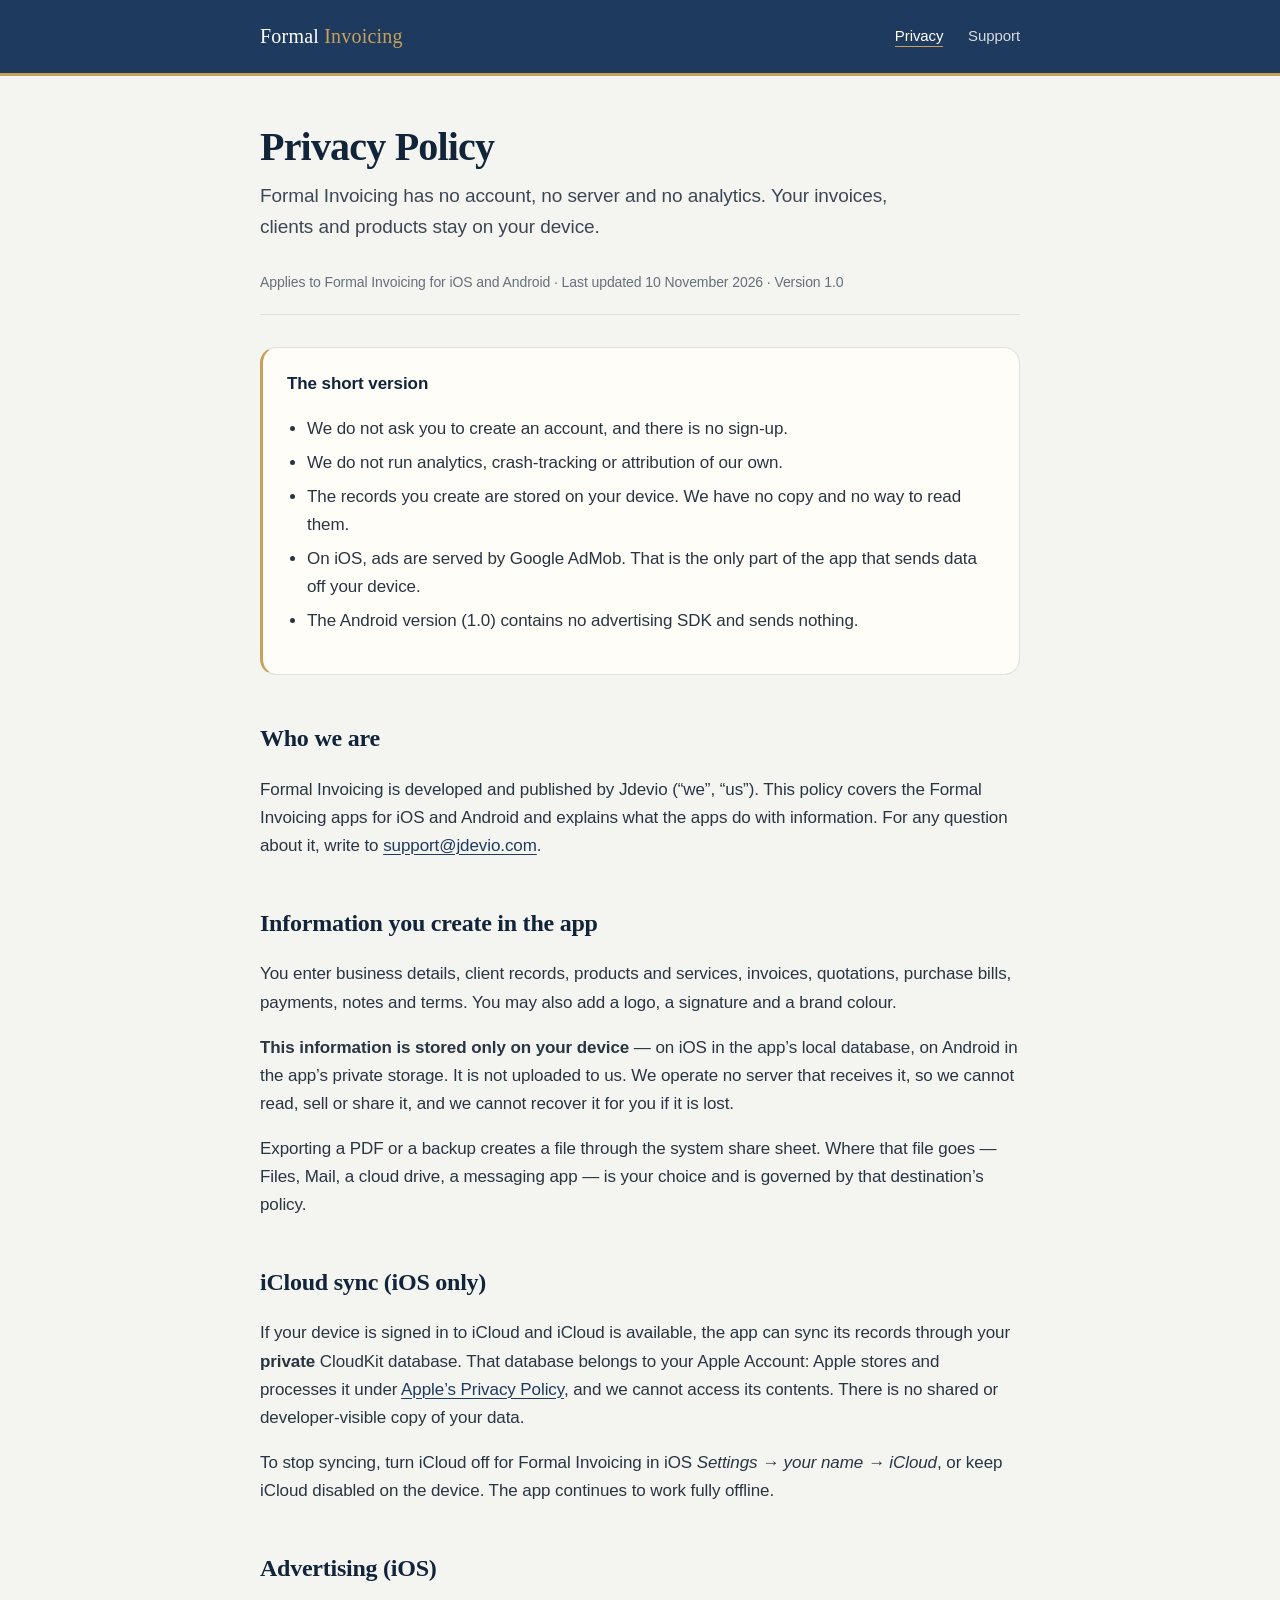
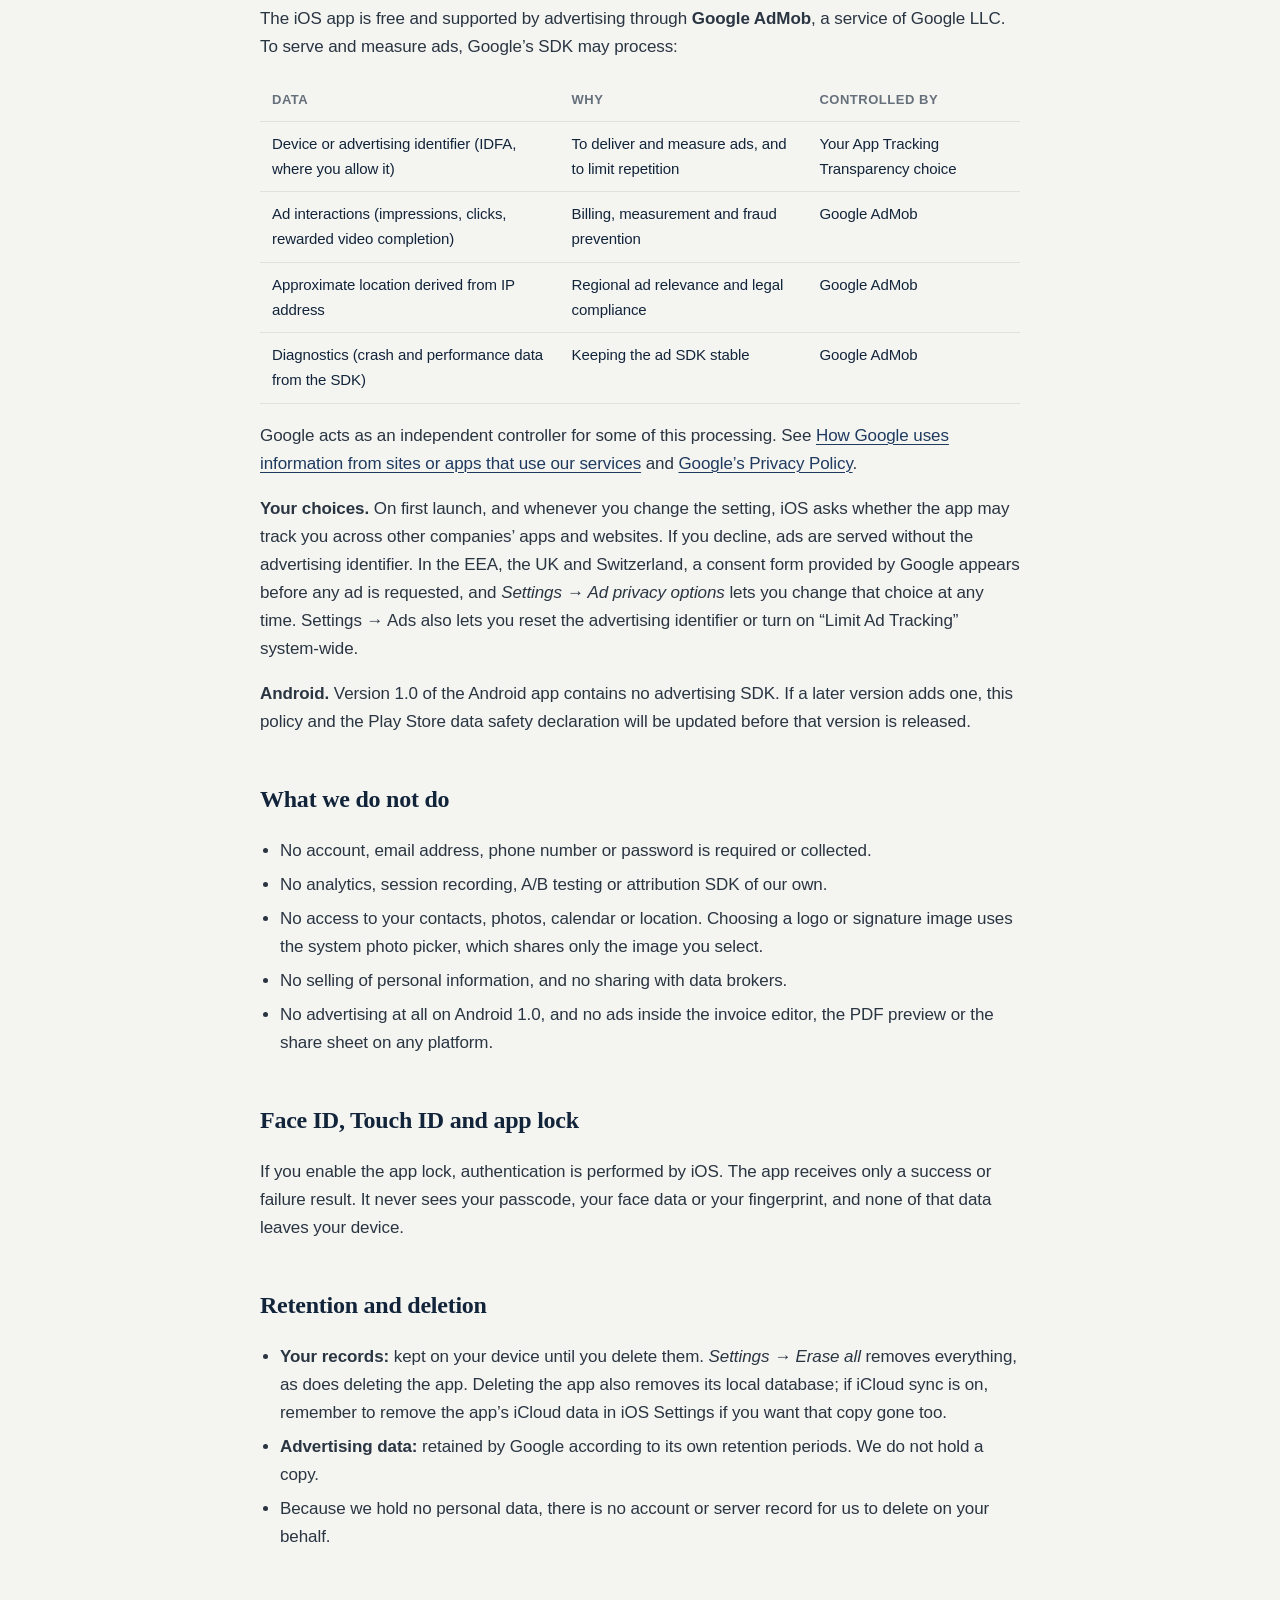
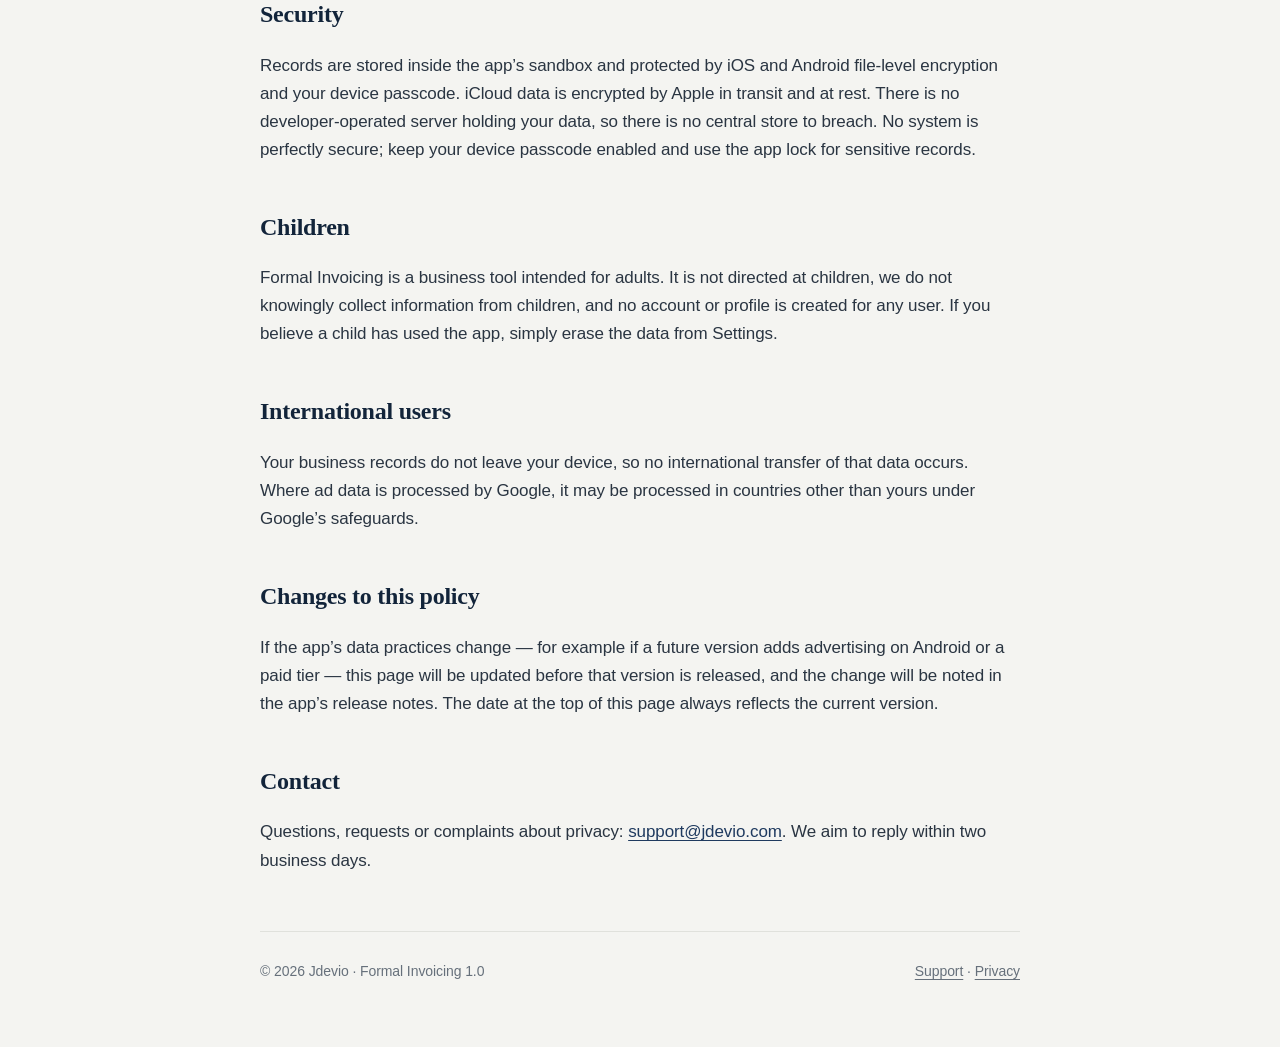
==== privacy/index.html @ a8ec011b "Formal Invoicing: privacy policy and support site" ====
<!doctype html>
<html lang="en">
<head>
<meta charset="utf-8">
<meta name="viewport" content="width=device-width, initial-scale=1">
<title>Privacy Policy — Formal Invoicing</title>
<meta name="description" content="How Formal Invoicing handles your data: no account, no analytics, your records stay on your device.">
<link rel="stylesheet" href="../assets/style.css">
</head>
<body>
<header class="site">
  <div class="wrap">
    <a class="brand" href="../">Formal <span>Invoicing</span></a>
    <nav class="site">
      <a href="./" aria-current="page">Privacy</a>
      <a href="../support/">Support</a>
    </nav>
  </div>
</header>

<main class="wrap">
  <h1>Privacy Policy</h1>
  <p class="lede">Formal Invoicing has no account, no server and no analytics. Your invoices, clients and products stay on your device.</p>
  <p class="meta">Applies to Formal Invoicing for iOS and Android · Last updated 10 November 2026 · Version 1.0</p>

  <div class="card callout">
    <h3>The short version</h3>
    <ul>
      <li>We do not ask you to create an account, and there is no sign-up.</li>
      <li>We do not run analytics, crash-tracking or attribution of our own.</li>
      <li>The records you create are stored on your device. We have no copy and no way to read them.</li>
      <li>On iOS, ads are served by Google AdMob. That is the only part of the app that sends data off your device.</li>
      <li>The Android version (1.0) contains no advertising SDK and sends nothing.</li>
    </ul>
  </div>

  <h2>Who we are</h2>
  <p>Formal Invoicing is developed and published by Jdevio (“we”, “us”). This policy covers the Formal Invoicing apps for iOS and Android and explains what the apps do with information. For any question about it, write to <a href="mailto:support@jdevio.com">support@jdevio.com</a>.</p>

  <h2>Information you create in the app</h2>
  <p>You enter business details, client records, products and services, invoices, quotations, purchase bills, payments, notes and terms. You may also add a logo, a signature and a brand colour.</p>
  <p><strong>This information is stored only on your device</strong> — on iOS in the app’s local database, on Android in the app’s private storage. It is not uploaded to us. We operate no server that receives it, so we cannot read, sell or share it, and we cannot recover it for you if it is lost.</p>
  <p>Exporting a PDF or a backup creates a file through the system share sheet. Where that file goes — Files, Mail, a cloud drive, a messaging app — is your choice and is governed by that destination’s policy.</p>

  <h2>iCloud sync (iOS only)</h2>
  <p>If your device is signed in to iCloud and iCloud is available, the app can sync its records through your <strong>private</strong> CloudKit database. That database belongs to your Apple Account: Apple stores and processes it under <a href="https://www.apple.com/legal/privacy/">Apple’s Privacy Policy</a>, and we cannot access its contents. There is no shared or developer-visible copy of your data.</p>
  <p>To stop syncing, turn iCloud off for Formal Invoicing in iOS <em>Settings → your name → iCloud</em>, or keep iCloud disabled on the device. The app continues to work fully offline.</p>

  <h2>Advertising (iOS)</h2>
  <p>The iOS app is free and supported by advertising through <strong>Google AdMob</strong>, a service of Google LLC. To serve and measure ads, Google’s SDK may process:</p>
  <table>
    <thead><tr><th>Data</th><th>Why</th><th>Controlled by</th></tr></thead>
    <tbody>
      <tr><td>Device or advertising identifier (IDFA, where you allow it)</td><td>To deliver and measure ads, and to limit repetition</td><td>Your App Tracking Transparency choice</td></tr>
      <tr><td>Ad interactions (impressions, clicks, rewarded video completion)</td><td>Billing, measurement and fraud prevention</td><td>Google AdMob</td></tr>
      <tr><td>Approximate location derived from IP address</td><td>Regional ad relevance and legal compliance</td><td>Google AdMob</td></tr>
      <tr><td>Diagnostics (crash and performance data from the SDK)</td><td>Keeping the ad SDK stable</td><td>Google AdMob</td></tr>
    </tbody>
  </table>
  <p>Google acts as an independent controller for some of this processing. See <a href="https://policies.google.com/technologies/partner-sites">How Google uses information from sites or apps that use our services</a> and <a href="https://policies.google.com/privacy">Google’s Privacy Policy</a>.</p>
  <p><strong>Your choices.</strong> On first launch, and whenever you change the setting, iOS asks whether the app may track you across other companies’ apps and websites. If you decline, ads are served without the advertising identifier. In the EEA, the UK and Switzerland, a consent form provided by Google appears before any ad is requested, and <em>Settings → Ad privacy options</em> lets you change that choice at any time. Settings → Ads also lets you reset the advertising identifier or turn on “Limit Ad Tracking” system-wide.</p>
  <p><strong>Android.</strong> Version 1.0 of the Android app contains no advertising SDK. If a later version adds one, this policy and the Play Store data safety declaration will be updated before that version is released.</p>

  <h2>What we do not do</h2>
  <ul>
    <li>No account, email address, phone number or password is required or collected.</li>
    <li>No analytics, session recording, A/B testing or attribution SDK of our own.</li>
    <li>No access to your contacts, photos, calendar or location. Choosing a logo or signature image uses the system photo picker, which shares only the image you select.</li>
    <li>No selling of personal information, and no sharing with data brokers.</li>
    <li>No advertising at all on Android 1.0, and no ads inside the invoice editor, the PDF preview or the share sheet on any platform.</li>
  </ul>

  <h2>Face ID, Touch ID and app lock</h2>
  <p>If you enable the app lock, authentication is performed by iOS. The app receives only a success or failure result. It never sees your passcode, your face data or your fingerprint, and none of that data leaves your device.</p>

  <h2>Retention and deletion</h2>
  <ul>
    <li><strong>Your records:</strong> kept on your device until you delete them. <em>Settings → Erase all</em> removes everything, as does deleting the app. Deleting the app also removes its local database; if iCloud sync is on, remember to remove the app’s iCloud data in iOS Settings if you want that copy gone too.</li>
    <li><strong>Advertising data:</strong> retained by Google according to its own retention periods. We do not hold a copy.</li>
    <li>Because we hold no personal data, there is no account or server record for us to delete on your behalf.</li>
  </ul>

  <h2>Security</h2>
  <p>Records are stored inside the app’s sandbox and protected by iOS and Android file-level encryption and your device passcode. iCloud data is encrypted by Apple in transit and at rest. There is no developer-operated server holding your data, so there is no central store to breach. No system is perfectly secure; keep your device passcode enabled and use the app lock for sensitive records.</p>

  <h2>Children</h2>
  <p>Formal Invoicing is a business tool intended for adults. It is not directed at children, we do not knowingly collect information from children, and no account or profile is created for any user. If you believe a child has used the app, simply erase the data from Settings.</p>

  <h2>International users</h2>
  <p>Your business records do not leave your device, so no international transfer of that data occurs. Where ad data is processed by Google, it may be processed in countries other than yours under Google’s safeguards.</p>

  <h2>Changes to this policy</h2>
  <p>If the app’s data practices change — for example if a future version adds advertising on Android or a paid tier — this page will be updated before that version is released, and the change will be noted in the app’s release notes. The date at the top of this page always reflects the current version.</p>

  <h2>Contact</h2>
  <p>Questions, requests or complaints about privacy: <a href="mailto:support@jdevio.com">support@jdevio.com</a>. We aim to reply within two business days.</p>

  <footer class="site">
    <div class="row">
      <span>© 2026 Jdevio · Formal Invoicing 1.0</span>
      <span><a href="../support/">Support</a> · <a href="./">Privacy</a></span>
    </div>
  </footer>
</main>
</body>
</html>
---- assets/style.css ----
/* Formal Invoicing — legal & support pages
   Palette lifted from Design/Theme.swift: navy #1F3A5F, deep #12243A,
   gold #C7A15A, warm paper #F4F4F1. */

:root {
  --navy: #1f3a5f;
  --deep: #12243a;
  --gold: #c7a15a;
  --paper: #f4f4f1;
  --card: #ffffff;
  --ink: #12243a;
  --muted: #66707b;
  --line: #e0e1dc;
  --radius: 16px;
}

* { box-sizing: border-box; }

html { -webkit-text-size-adjust: 100%; }

body {
  margin: 0;
  background: var(--paper);
  color: var(--ink);
  font: 17px/1.65 -apple-system, BlinkMacSystemFont, "Segoe UI", Roboto, Helvetica, Arial, sans-serif;
  letter-spacing: -0.005em;
}

a { color: var(--navy); text-decoration-thickness: 1px; text-underline-offset: 3px; }
a:hover { color: var(--deep); }

header.site {
  background: var(--navy);
  color: #fff;
  border-bottom: 3px solid var(--gold);
}

.wrap { width: min(760px, calc(100% - 40px)); margin: 0 auto; }

header.site .wrap {
  display: flex;
  align-items: center;
  justify-content: space-between;
  gap: 16px;
  padding: 20px 0;
}

.brand {
  font-family: ui-serif, Georgia, "Times New Roman", serif;
  font-size: 20px;
  letter-spacing: 0.01em;
  color: #fff;
  text-decoration: none;
  white-space: nowrap;
}

.brand span { color: var(--gold); }

nav.site a {
  color: rgba(255, 255, 255, 0.82);
  text-decoration: none;
  font-size: 15px;
  margin-left: 20px;
  padding-bottom: 2px;
  border-bottom: 1px solid transparent;
}

nav.site a:hover, nav.site a[aria-current="page"] {
  color: #fff;
  border-bottom-color: var(--gold);
}

main { padding: 48px 0 24px; }

h1 {
  font-family: ui-serif, Georgia, "Times New Roman", serif;
  font-size: clamp(30px, 5vw, 40px);
  line-height: 1.15;
  letter-spacing: -0.02em;
  margin: 0 0 10px;
  color: var(--deep);
}

.lede {
  font-size: 19px;
  color: #3d4753;
  margin: 0 0 28px;
  max-width: 60ch;
}

.meta {
  font-size: 14px;
  color: var(--muted);
  margin: 0 0 32px;
  padding-bottom: 20px;
  border-bottom: 1px solid var(--line);
}

h2 {
  font-family: ui-serif, Georgia, "Times New Roman", serif;
  font-size: 24px;
  letter-spacing: -0.01em;
  margin: 44px 0 10px;
  color: var(--deep);
}

h3 { font-size: 17px; margin: 26px 0 8px; }

p, li { color: #2a3542; }

ul { padding-left: 20px; }
li { margin: 6px 0; }

.card {
  background: var(--card);
  border: 1px solid var(--line);
  border-radius: var(--radius);
  padding: 22px 24px;
  margin: 24px 0;
}

.card.callout {
  border-left: 3px solid var(--gold);
  background: #fffdf8;
}

.card h2, .card h3 { margin-top: 0; }

.grid {
  display: grid;
  grid-template-columns: repeat(auto-fit, minmax(240px, 1fr));
  gap: 16px;
  margin: 28px 0;
}

.grid a.card {
  display: block;
  text-decoration: none;
  color: inherit;
  transition: border-color 0.15s ease, transform 0.15s ease;
}

.grid a.card:hover { border-color: var(--gold); transform: translateY(-1px); }

.grid .card strong {
  display: block;
  font-family: ui-serif, Georgia, serif;
  font-size: 19px;
  color: var(--deep);
  margin-bottom: 6px;
}

.grid .card span { color: var(--muted); font-size: 15px; }

details {
  border-top: 1px solid var(--line);
  padding: 16px 0;
}

details:last-of-type { border-bottom: 1px solid var(--line); }

summary {
  cursor: pointer;
  font-weight: 600;
  color: var(--deep);
  list-style: none;
}

summary::-webkit-details-marker { display: none; }

summary::after {
  content: "+";
  float: right;
  color: var(--gold);
  font-weight: 400;
  font-size: 22px;
  line-height: 1;
}

details[open] summary::after { content: "–"; }

details p { margin: 12px 0 4px; color: #3d4753; }

table {
  width: 100%;
  border-collapse: collapse;
  font-size: 15px;
  margin: 18px 0;
}

th, td {
  text-align: left;
  padding: 10px 12px;
  border-bottom: 1px solid var(--line);
  vertical-align: top;
}

th { color: var(--muted); font-weight: 600; font-size: 13px; text-transform: uppercase; letter-spacing: 0.04em; }

code {
  background: #eceee9;
  border-radius: 5px;
  padding: 1px 5px;
  font-size: 0.9em;
}

footer.site {
  margin-top: 56px;
  padding: 28px 0 40px;
  border-top: 1px solid var(--line);
  font-size: 14px;
  color: var(--muted);
}

footer.site a { color: var(--muted); }
footer.site .row { display: flex; flex-wrap: wrap; gap: 8px 20px; justify-content: space-between; }

@media (max-width: 520px) {
  header.site .wrap { flex-direction: column; align-items: flex-start; gap: 10px; }
  nav.site a { margin: 0 16px 0 0; }
  main { padding-top: 32px; }
}

@media (prefers-color-scheme: dark) {
  :root {
    --paper: #0c1117;
    --card: #151c24;
    --ink: #e8eaed;
    --deep: #f2f4f0;
    --muted: #949ca5;
    --line: #2c353f;
  }
  body { background: var(--paper); color: var(--ink); }
  p, li, details p { color: #c6ccd3; }
  .lede { color: #b6bec7; }
  .card.callout { background: #1a222b; }
  code { background: #232c36; }
  a { color: #e6cf9e; }
  header.site { background: #0a121c; }
}
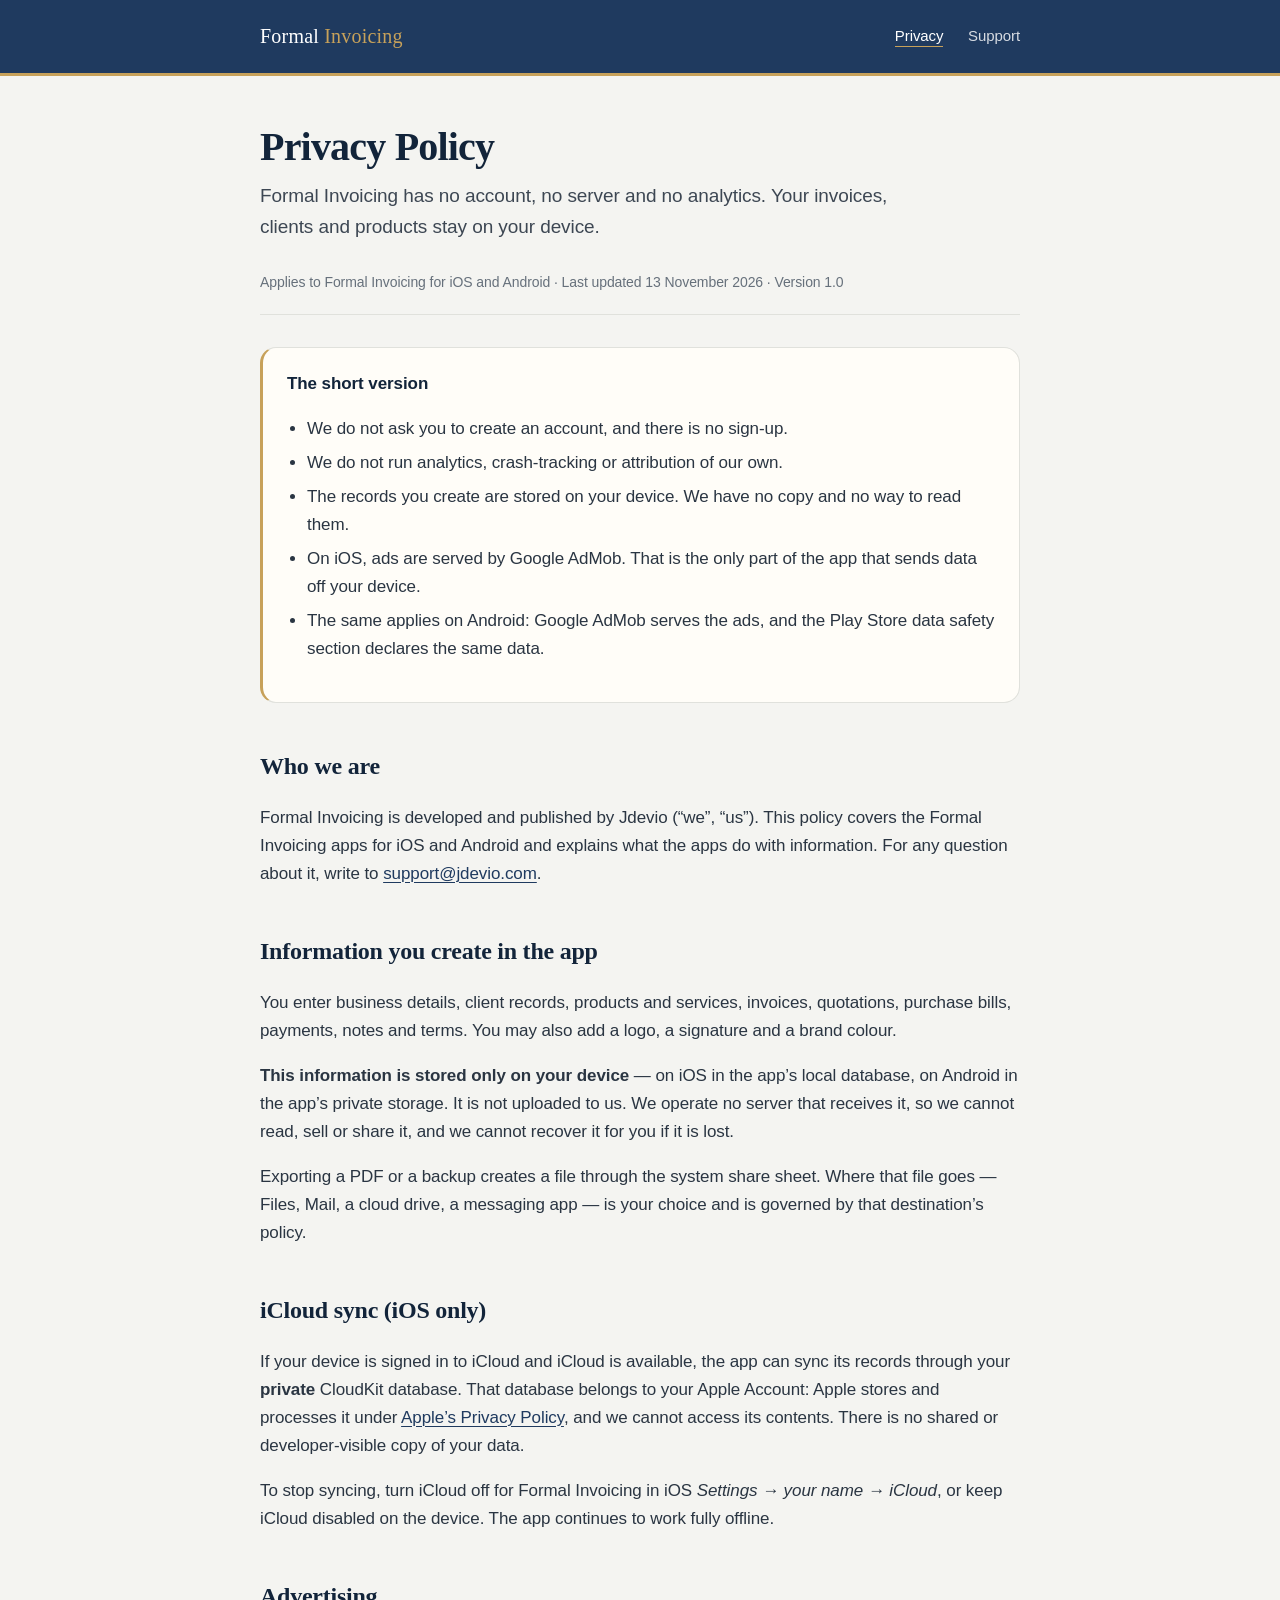
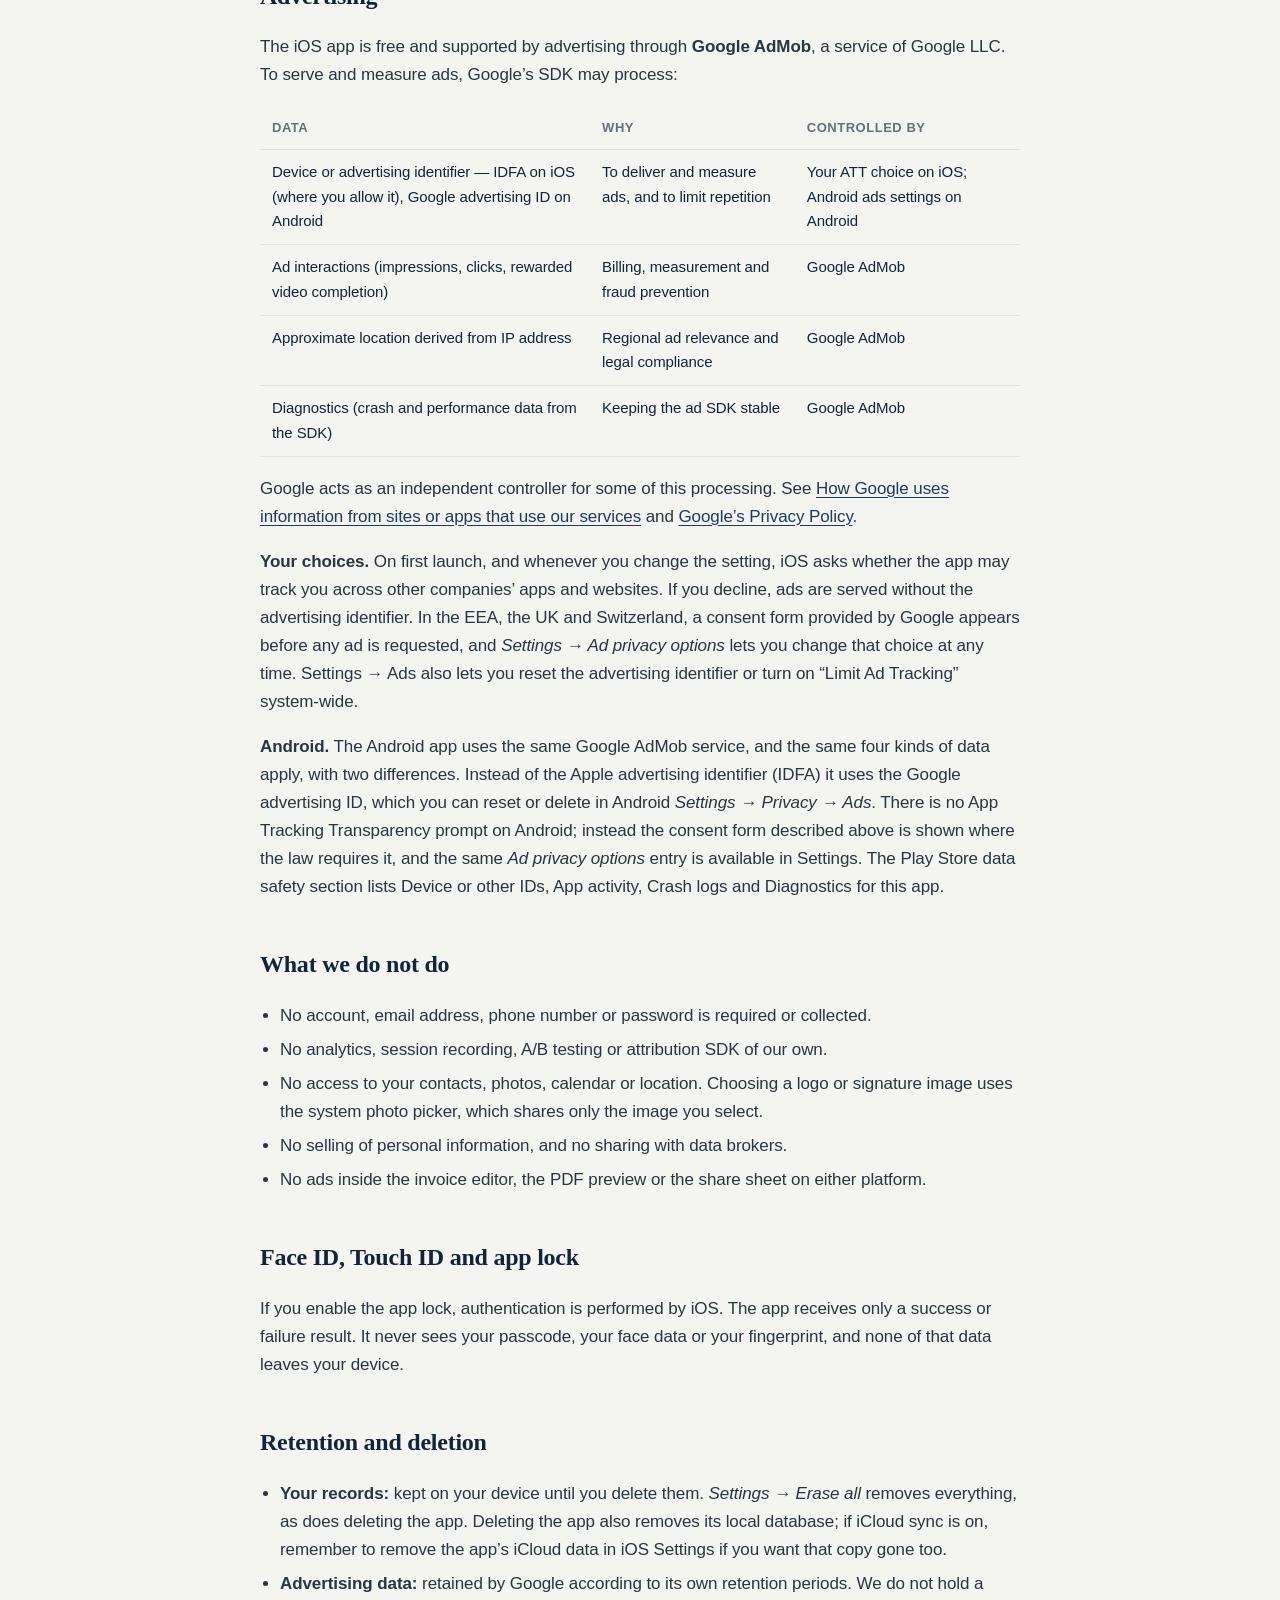
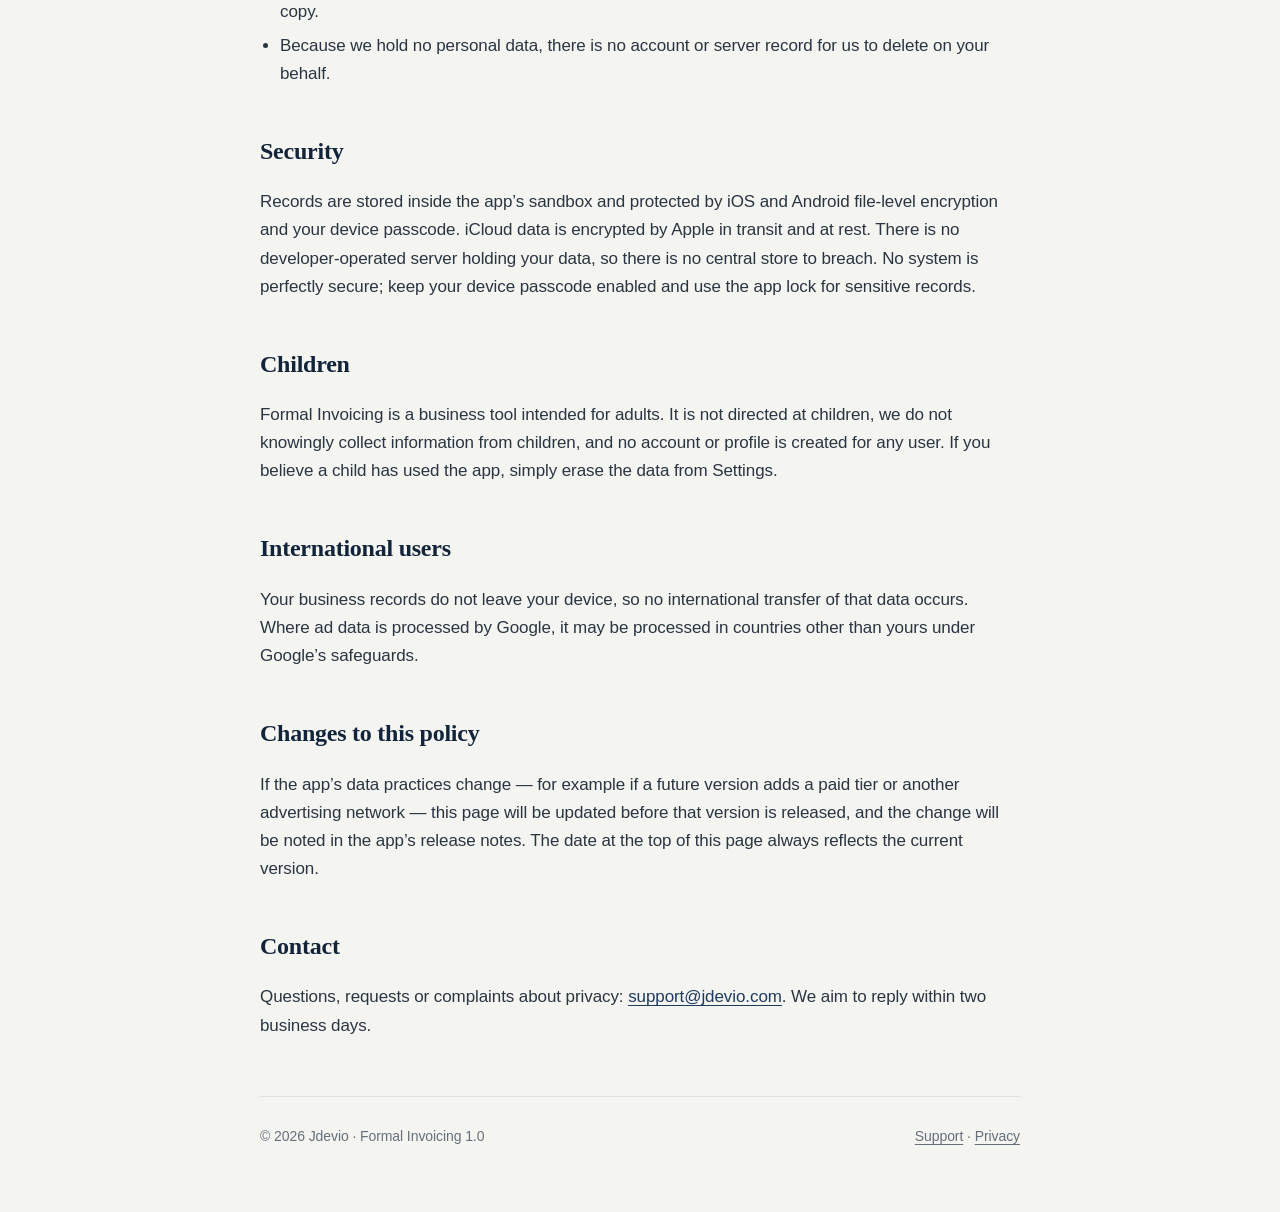
==== commit bf69c2f5: "Privacy: Android also serves AdMob ads; correct data safety scope" ====
--- a/privacy/index.html
+++ b/privacy/index.html
@@ -21,7 +21,7 @@
 <main class="wrap">
   <h1>Privacy Policy</h1>
   <p class="lede">Formal Invoicing has no account, no server and no analytics. Your invoices, clients and products stay on your device.</p>
-  <p class="meta">Applies to Formal Invoicing for iOS and Android · Last updated 10 November 2026 · Version 1.0</p>
+  <p class="meta">Applies to Formal Invoicing for iOS and Android · Last updated 13 November 2026 · Version 1.0</p>
 
   <div class="card callout">
     <h3>The short version</h3>
@@ -30,7 +30,7 @@
       <li>We do not run analytics, crash-tracking or attribution of our own.</li>
       <li>The records you create are stored on your device. We have no copy and no way to read them.</li>
       <li>On iOS, ads are served by Google AdMob. That is the only part of the app that sends data off your device.</li>
-      <li>The Android version (1.0) contains no advertising SDK and sends nothing.</li>
+      <li>The same applies on Android: Google AdMob serves the ads, and the Play Store data safety section declares the same data.</li>
     </ul>
   </div>
 
@@ -46,12 +46,12 @@
   <p>If your device is signed in to iCloud and iCloud is available, the app can sync its records through your <strong>private</strong> CloudKit database. That database belongs to your Apple Account: Apple stores and processes it under <a href="https://www.apple.com/legal/privacy/">Apple’s Privacy Policy</a>, and we cannot access its contents. There is no shared or developer-visible copy of your data.</p>
   <p>To stop syncing, turn iCloud off for Formal Invoicing in iOS <em>Settings → your name → iCloud</em>, or keep iCloud disabled on the device. The app continues to work fully offline.</p>
 
-  <h2>Advertising (iOS)</h2>
+  <h2>Advertising</h2>
   <p>The iOS app is free and supported by advertising through <strong>Google AdMob</strong>, a service of Google LLC. To serve and measure ads, Google’s SDK may process:</p>
   <table>
     <thead><tr><th>Data</th><th>Why</th><th>Controlled by</th></tr></thead>
     <tbody>
-      <tr><td>Device or advertising identifier (IDFA, where you allow it)</td><td>To deliver and measure ads, and to limit repetition</td><td>Your App Tracking Transparency choice</td></tr>
+      <tr><td>Device or advertising identifier — IDFA on iOS (where you allow it), Google advertising ID on Android</td><td>To deliver and measure ads, and to limit repetition</td><td>Your ATT choice on iOS; Android ads settings on Android</td></tr>
       <tr><td>Ad interactions (impressions, clicks, rewarded video completion)</td><td>Billing, measurement and fraud prevention</td><td>Google AdMob</td></tr>
       <tr><td>Approximate location derived from IP address</td><td>Regional ad relevance and legal compliance</td><td>Google AdMob</td></tr>
       <tr><td>Diagnostics (crash and performance data from the SDK)</td><td>Keeping the ad SDK stable</td><td>Google AdMob</td></tr>
@@ -59,7 +59,7 @@
   </table>
   <p>Google acts as an independent controller for some of this processing. See <a href="https://policies.google.com/technologies/partner-sites">How Google uses information from sites or apps that use our services</a> and <a href="https://policies.google.com/privacy">Google’s Privacy Policy</a>.</p>
   <p><strong>Your choices.</strong> On first launch, and whenever you change the setting, iOS asks whether the app may track you across other companies’ apps and websites. If you decline, ads are served without the advertising identifier. In the EEA, the UK and Switzerland, a consent form provided by Google appears before any ad is requested, and <em>Settings → Ad privacy options</em> lets you change that choice at any time. Settings → Ads also lets you reset the advertising identifier or turn on “Limit Ad Tracking” system-wide.</p>
-  <p><strong>Android.</strong> Version 1.0 of the Android app contains no advertising SDK. If a later version adds one, this policy and the Play Store data safety declaration will be updated before that version is released.</p>
+  <p><strong>Android.</strong> The Android app uses the same Google AdMob service, and the same four kinds of data apply, with two differences. Instead of the Apple advertising identifier (IDFA) it uses the Google advertising ID, which you can reset or delete in Android <em>Settings → Privacy → Ads</em>. There is no App Tracking Transparency prompt on Android; instead the consent form described above is shown where the law requires it, and the same <em>Ad privacy options</em> entry is available in Settings. The Play Store data safety section lists Device or other IDs, App activity, Crash logs and Diagnostics for this app.</p>
 
   <h2>What we do not do</h2>
   <ul>
@@ -67,7 +67,7 @@
     <li>No analytics, session recording, A/B testing or attribution SDK of our own.</li>
     <li>No access to your contacts, photos, calendar or location. Choosing a logo or signature image uses the system photo picker, which shares only the image you select.</li>
     <li>No selling of personal information, and no sharing with data brokers.</li>
-    <li>No advertising at all on Android 1.0, and no ads inside the invoice editor, the PDF preview or the share sheet on any platform.</li>
+    <li>No ads inside the invoice editor, the PDF preview or the share sheet on either platform.</li>
   </ul>
 
   <h2>Face ID, Touch ID and app lock</h2>
@@ -90,7 +90,7 @@
   <p>Your business records do not leave your device, so no international transfer of that data occurs. Where ad data is processed by Google, it may be processed in countries other than yours under Google’s safeguards.</p>
 
   <h2>Changes to this policy</h2>
-  <p>If the app’s data practices change — for example if a future version adds advertising on Android or a paid tier — this page will be updated before that version is released, and the change will be noted in the app’s release notes. The date at the top of this page always reflects the current version.</p>
+  <p>If the app’s data practices change — for example if a future version adds a paid tier or another advertising network — this page will be updated before that version is released, and the change will be noted in the app’s release notes. The date at the top of this page always reflects the current version.</p>
 
   <h2>Contact</h2>
   <p>Questions, requests or complaints about privacy: <a href="mailto:support@jdevio.com">support@jdevio.com</a>. We aim to reply within two business days.</p>
